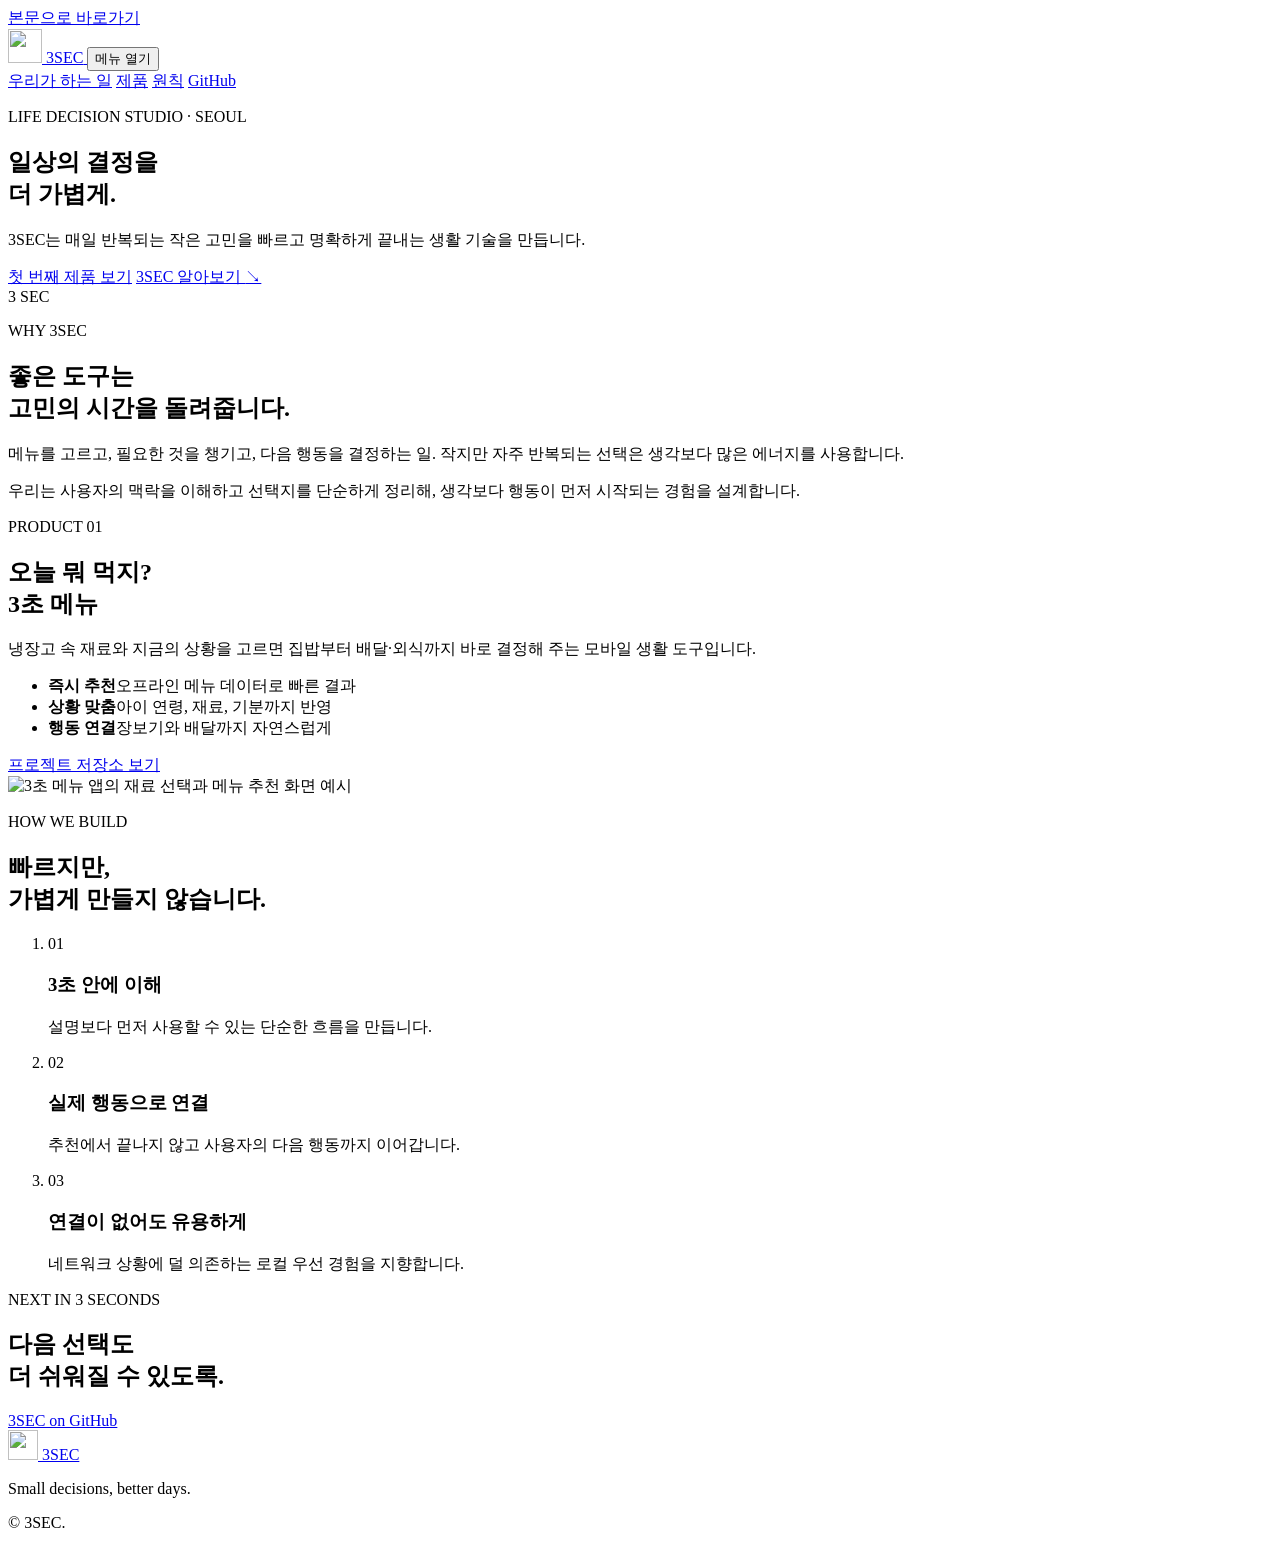
==== index.html @ aeb16a82 "Add 3SEC website entry files" ====
<!doctype html>
<html lang="ko">
  <head>
    <meta charset="UTF-8" />
    <meta name="viewport" content="width=device-width, initial-scale=1.0" />
    <meta
      name="description"
      content="3SEC는 반복되는 일상의 결정을 빠르고 가볍게 만드는 생활 기술 스튜디오입니다. 첫 번째 제품, 3초 메뉴를 만나보세요."
    />
    <meta name="theme-color" content="#1769ff" />
    <meta property="og:type" content="website" />
    <meta property="og:title" content="3SEC — 일상의 결정을 더 가볍게" />
    <meta
      property="og:description"
      content="복잡한 선택을 3초 안에 끝내는 생활 기술을 만듭니다."
    />
    <title>3SEC — 일상의 결정을 더 가볍게</title>
    <script>document.documentElement.classList.add('js');</script>
    <link rel="icon" href="assets/images/brand-mark.svg" type="image/svg+xml" />
    <link rel="manifest" href="site.webmanifest" />
    <link rel="preconnect" href="https://fonts.googleapis.com" />
    <link rel="preconnect" href="https://fonts.gstatic.com" crossorigin />
    <link
      href="https://fonts.googleapis.com/css2?family=DM+Sans:wght@500;600;700&family=Noto+Sans+KR:wght@400;500;600;700;800;900&display=swap"
      rel="stylesheet"
    />
    <link rel="stylesheet" href="assets/css/site.css" />
    <script src="assets/js/site.js" defer></script>
  </head>
  <body>
    <a class="skip-link" href="#main">본문으로 바로가기</a>

    <header class="site-header" data-header>
      <div class="shell nav-wrap">
        <a class="brand" href="#top" aria-label="3SEC 홈">
          <img src="assets/images/brand-mark.svg" alt="" width="34" height="34" />
          <span>3SEC</span>
        </a>

        <button class="menu-button" type="button" aria-expanded="false" aria-controls="site-nav">
          <span class="sr-only">메뉴 열기</span>
          <span></span><span></span>
        </button>

        <nav id="site-nav" class="site-nav" aria-label="주요 메뉴">
          <a href="#about">우리가 하는 일</a>
          <a href="#product">제품</a>
          <a href="#principles">원칙</a>
          <a class="nav-cta" href="https://github.com/woofam">GitHub</a>
        </nav>
      </div>
    </header>

    <main id="main">
      <section id="top" class="hero shell">
        <div class="hero-copy" data-reveal>
          <p class="eyebrow">LIFE DECISION STUDIO · SEOUL</p>
          <h1>일상의 결정을<br /><span>더 가볍게.</span></h1>
          <p class="hero-description">
            3SEC는 매일 반복되는 작은 고민을 빠르고 명확하게 끝내는 생활 기술을 만듭니다.
          </p>
          <div class="hero-actions">
            <a class="button button-primary" href="#product">첫 번째 제품 보기</a>
            <a class="text-link" href="#about">3SEC 알아보기 <span aria-hidden="true">↘</span></a>
          </div>
        </div>

        <div class="hero-art" aria-hidden="true" data-reveal>
          <div class="orbit orbit-one"></div>
          <div class="orbit orbit-two"></div>
          <span class="hero-number">3</span>
          <span class="hero-unit">SEC</span>
        </div>
      </section>

      <section id="about" class="section about-section">
        <div class="shell split-layout">
          <div data-reveal>
            <p class="section-label">WHY 3SEC</p>
            <h2>좋은 도구는<br />고민의 시간을 돌려줍니다.</h2>
          </div>
          <div class="statement" data-reveal>
            <p>
              메뉴를 고르고, 필요한 것을 챙기고, 다음 행동을 결정하는 일. 작지만 자주 반복되는 선택은 생각보다 많은 에너지를 사용합니다.
            </p>
            <p>
              우리는 사용자의 맥락을 이해하고 선택지를 단순하게 정리해, 생각보다 행동이 먼저 시작되는 경험을 설계합니다.
            </p>
          </div>
        </div>
      </section>

      <section id="product" class="section product-section">
        <div class="shell product-grid">
          <div class="product-copy" data-reveal>
            <p class="section-label">PRODUCT 01</p>
            <h2>오늘 뭐 먹지?<br /><span>3초 메뉴</span></h2>
            <p>
              냉장고 속 재료와 지금의 상황을 고르면 집밥부터 배달·외식까지 바로 결정해 주는 모바일 생활 도구입니다.
            </p>
            <ul class="feature-list">
              <li><strong>즉시 추천</strong><span>오프라인 메뉴 데이터로 빠른 결과</span></li>
              <li><strong>상황 맞춤</strong><span>아이 연령, 재료, 기분까지 반영</span></li>
              <li><strong>행동 연결</strong><span>장보기와 배달까지 자연스럽게</span></li>
            </ul>
            <a class="button button-dark" href="https://github.com/e3o-labs/3sec">프로젝트 저장소 보기</a>
          </div>

          <div class="product-visual" data-reveal>
            <img
              src="assets/images/product-preview.svg"
              alt="3초 메뉴 앱의 재료 선택과 메뉴 추천 화면 예시"
              width="720"
              height="760"
            />
          </div>
        </div>
      </section>

      <section id="principles" class="section principles-section">
        <div class="shell">
          <div class="principles-heading" data-reveal>
            <p class="section-label">HOW WE BUILD</p>
            <h2>빠르지만,<br />가볍게 만들지 않습니다.</h2>
          </div>

          <ol class="principle-list">
            <li data-reveal>
              <span class="principle-number">01</span>
              <div><h3>3초 안에 이해</h3><p>설명보다 먼저 사용할 수 있는 단순한 흐름을 만듭니다.</p></div>
            </li>
            <li data-reveal>
              <span class="principle-number">02</span>
              <div><h3>실제 행동으로 연결</h3><p>추천에서 끝나지 않고 사용자의 다음 행동까지 이어갑니다.</p></div>
            </li>
            <li data-reveal>
              <span class="principle-number">03</span>
              <div><h3>연결이 없어도 유용하게</h3><p>네트워크 상황에 덜 의존하는 로컬 우선 경험을 지향합니다.</p></div>
            </li>
          </ol>
        </div>
      </section>

      <section class="section closing-section">
        <div class="shell closing-inner" data-reveal>
          <p class="section-label">NEXT IN 3 SECONDS</p>
          <h2>다음 선택도<br />더 쉬워질 수 있도록.</h2>
          <a class="button button-light" href="https://github.com/woofam">3SEC on GitHub</a>
        </div>
      </section>
    </main>

    <footer class="site-footer">
      <div class="shell footer-inner">
        <a class="brand footer-brand" href="#top">
          <img src="assets/images/brand-mark.svg" alt="" width="30" height="30" />
          <span>3SEC</span>
        </a>
        <p>Small decisions, better days.</p>
        <p>© <span data-year></span> 3SEC.</p>
      </div>
    </footer>
  </body>
</html>
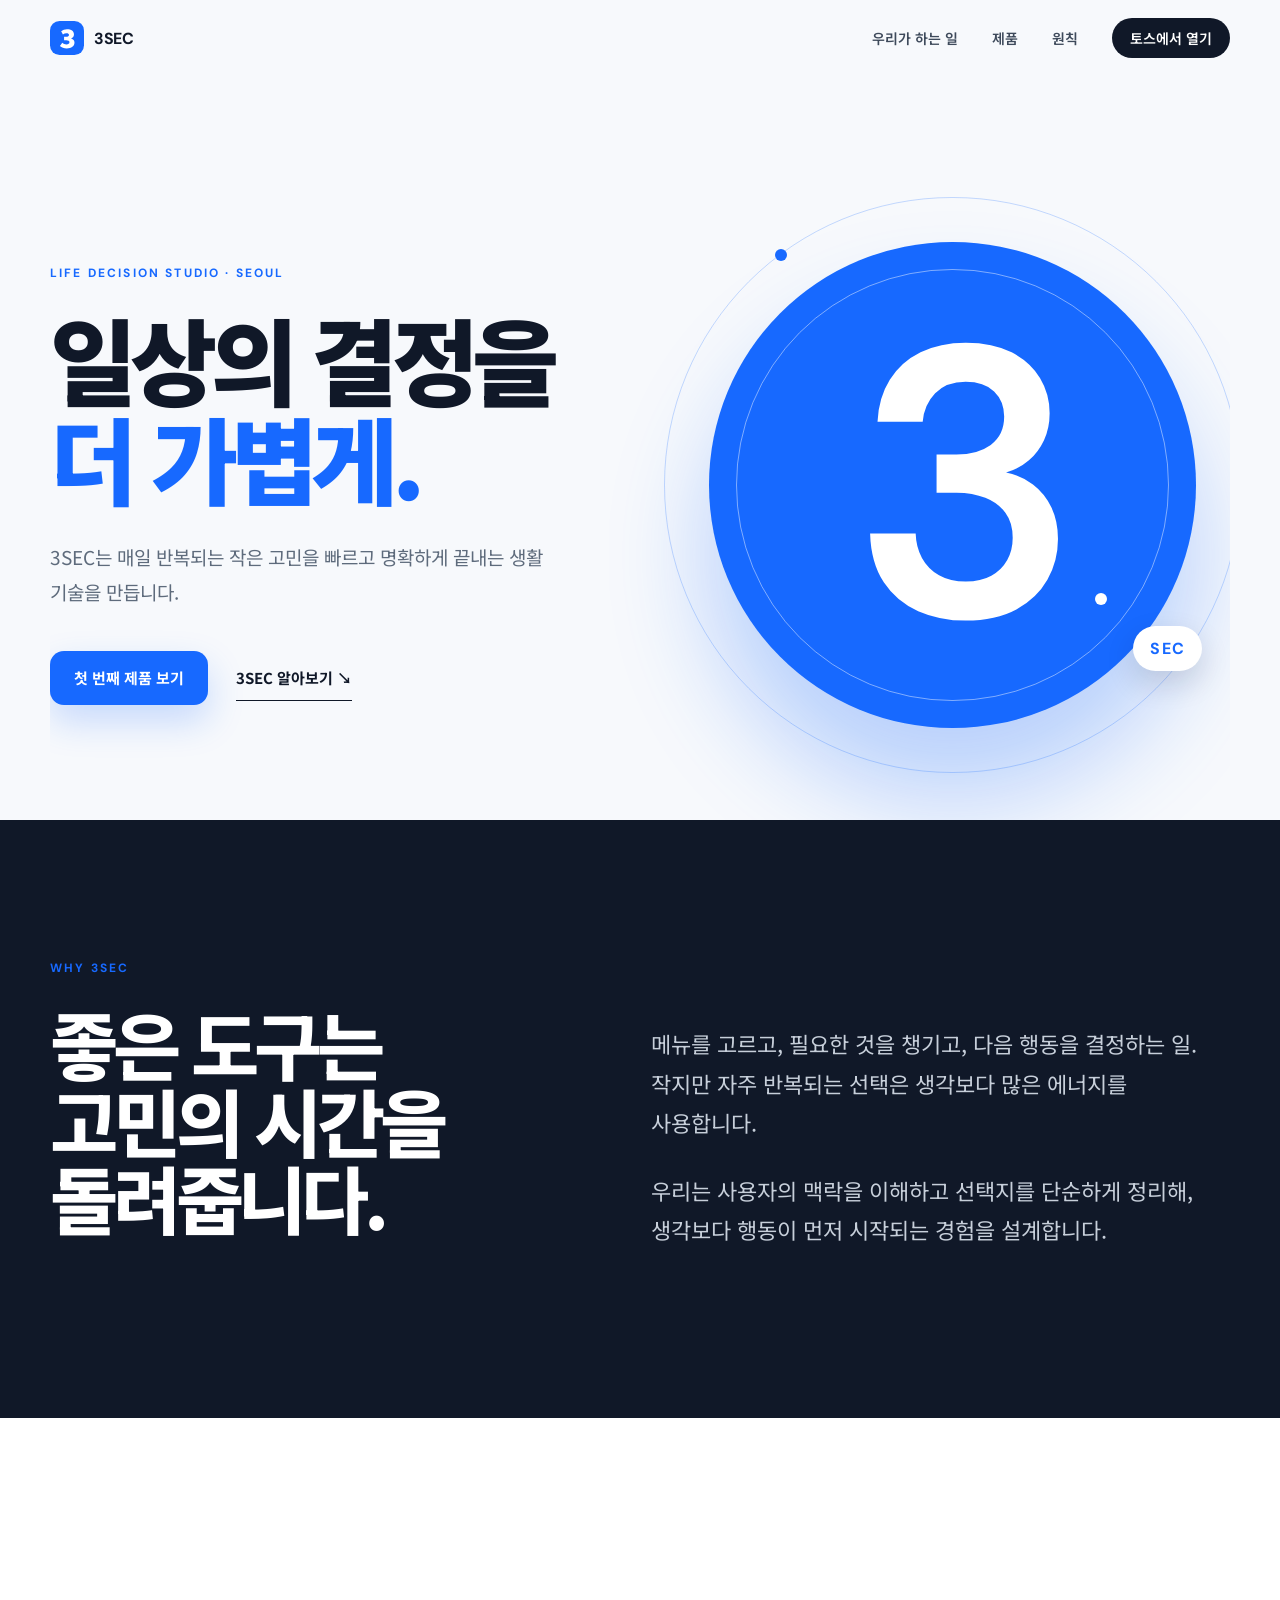
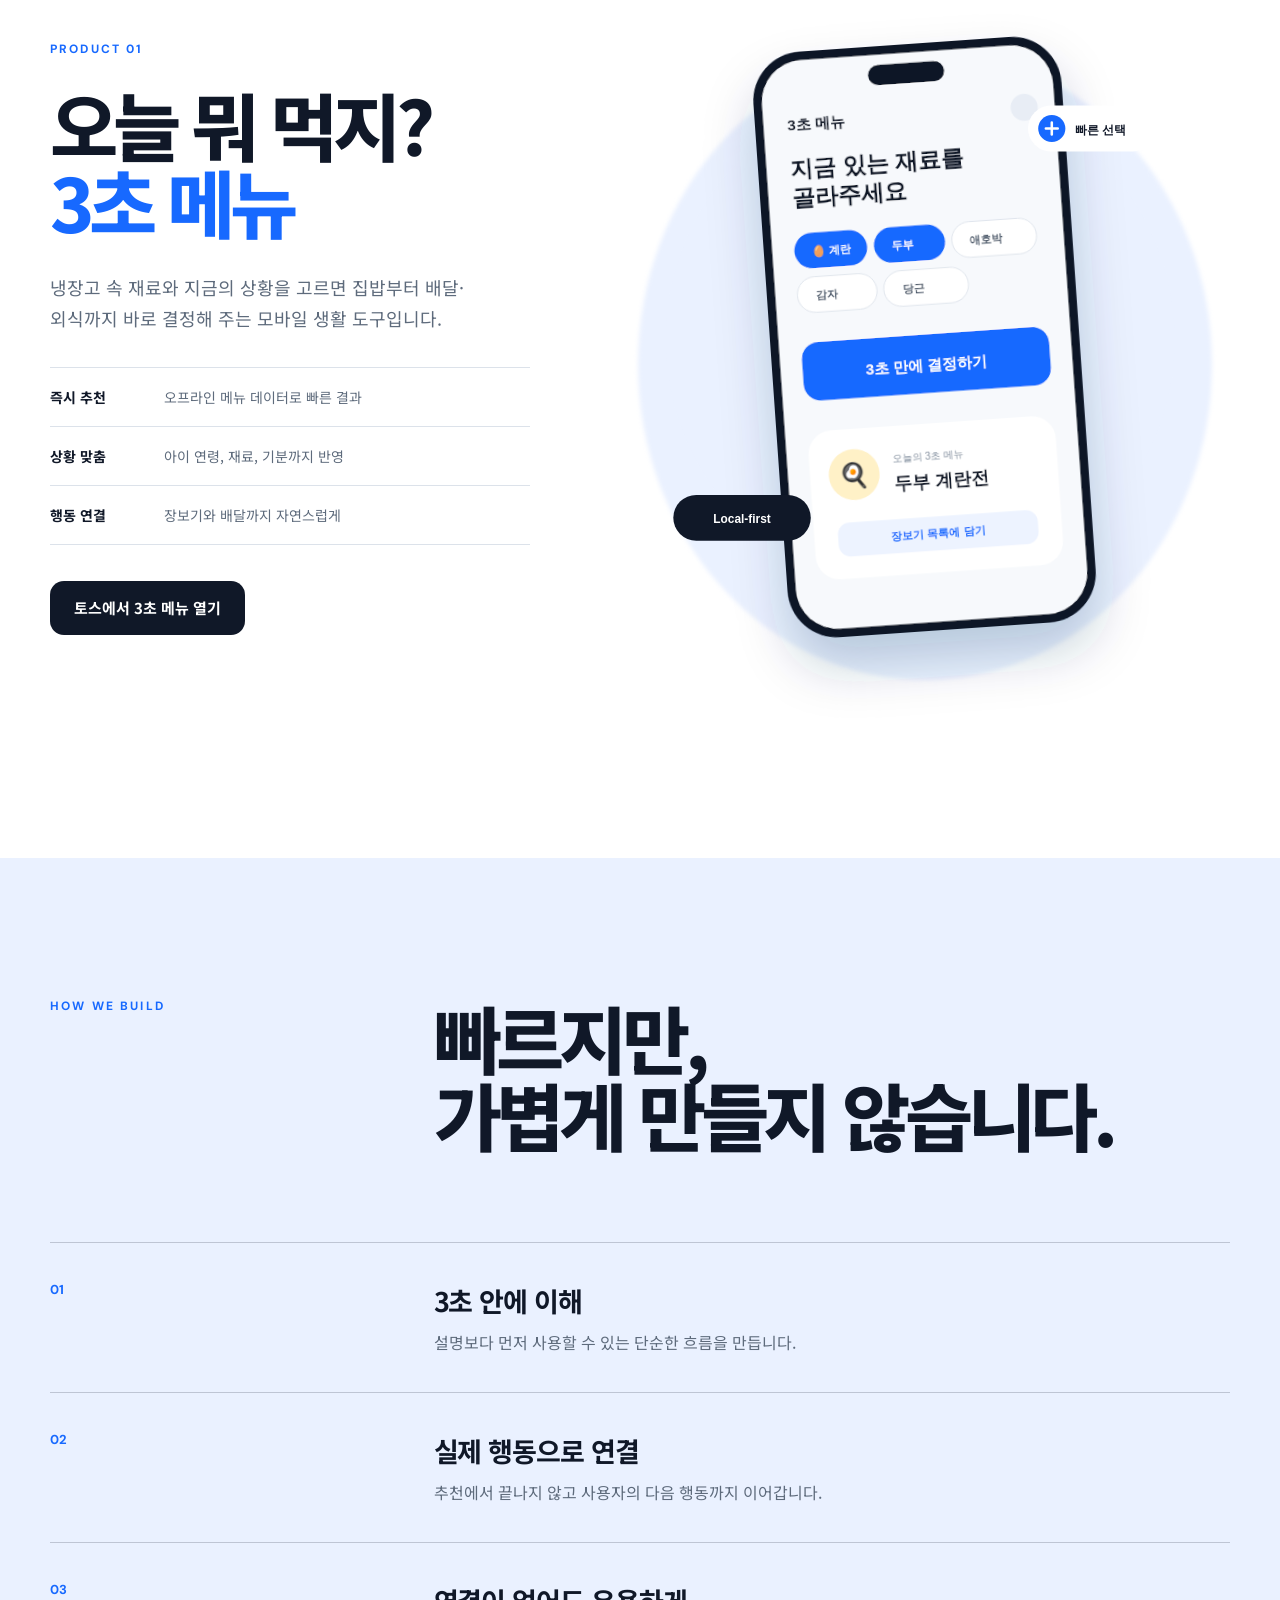
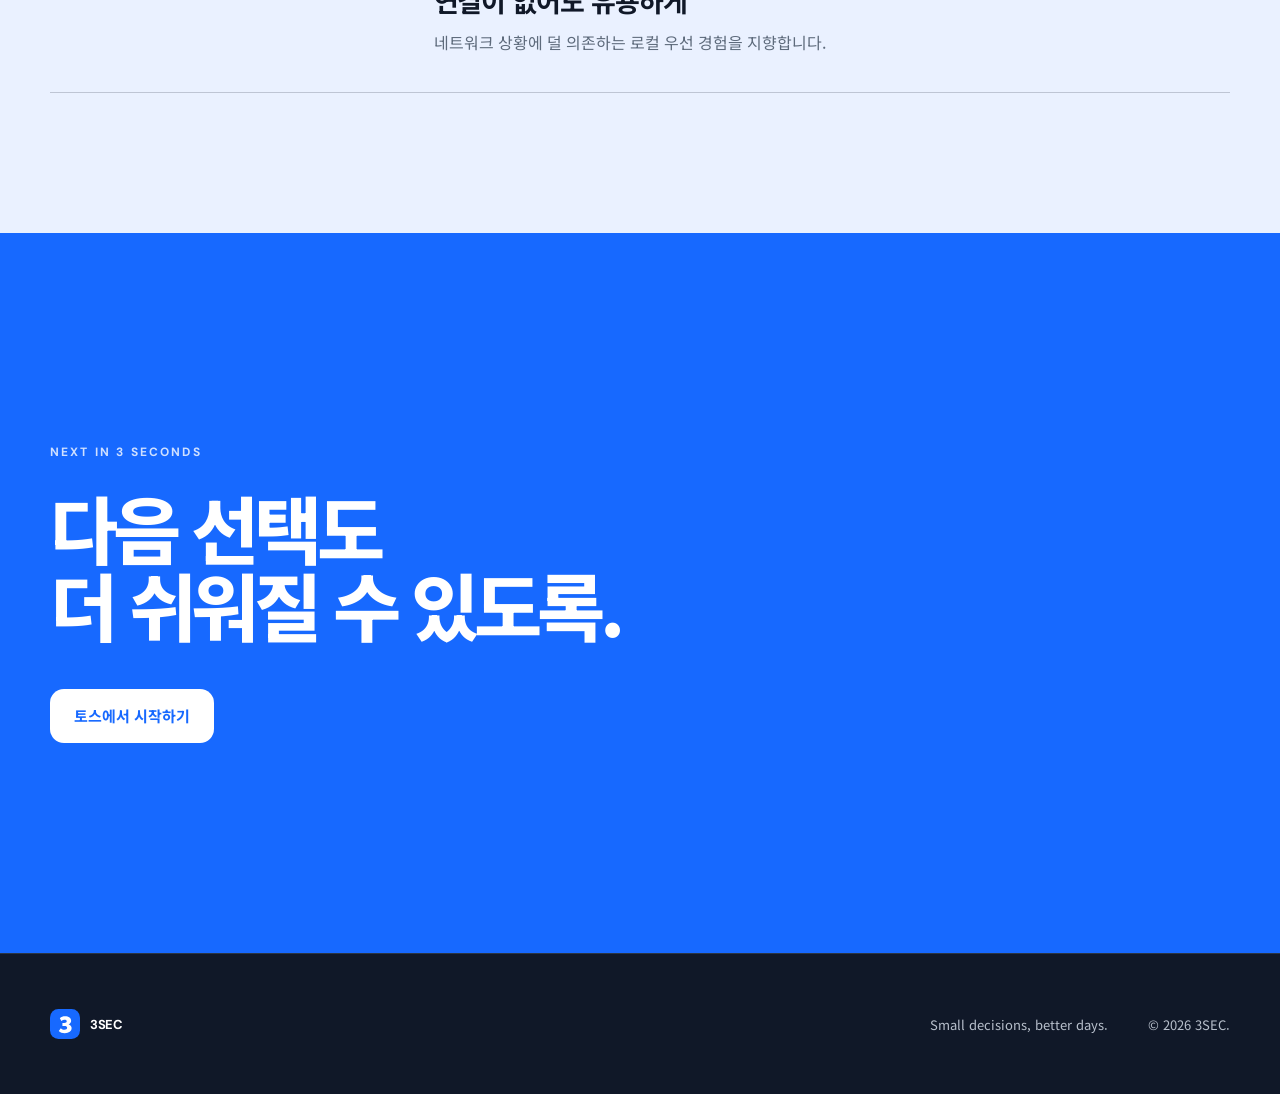
==== commit 627780c7: "Replace GitHub links with service links Use the Toss in-app service link on the company page and mak" ====
--- a/index.html
+++ b/index.html
@@ -46,7 +46,7 @@
           <a href="#about">우리가 하는 일</a>
           <a href="#product">제품</a>
           <a href="#principles">원칙</a>
-          <a class="nav-cta" href="https://github.com/woofam">GitHub</a>
+          <a class="nav-cta" href="intoss://3sec-menu" aria-label="토스 앱에서 3초 메뉴 열기">토스에서 열기</a>
         </nav>
       </div>
     </header>
@@ -103,7 +103,7 @@
               <li><strong>상황 맞춤</strong><span>아이 연령, 재료, 기분까지 반영</span></li>
               <li><strong>행동 연결</strong><span>장보기와 배달까지 자연스럽게</span></li>
             </ul>
-            <a class="button button-dark" href="https://github.com/e3o-labs/3sec">프로젝트 저장소 보기</a>
+            <a class="button button-dark" href="intoss://3sec-menu" aria-label="토스 앱에서 3초 메뉴 열기">토스에서 3초 메뉴 열기</a>
           </div>
 
           <div class="product-visual" data-reveal>
@@ -145,7 +145,7 @@
         <div class="shell closing-inner" data-reveal>
           <p class="section-label">NEXT IN 3 SECONDS</p>
           <h2>다음 선택도<br />더 쉬워질 수 있도록.</h2>
-          <a class="button button-light" href="https://github.com/woofam">3SEC on GitHub</a>
+          <a class="button button-light" href="intoss://3sec-menu" aria-label="토스 앱에서 3초 메뉴 열기">토스에서 시작하기</a>
         </div>
       </section>
     </main>
--- a/assets/css/site.css
+++ b/assets/css/site.css
@@ -0,0 +1,205 @@
+:root {
+  --blue: #1769ff;
+  --blue-dark: #0d4bca;
+  --ink: #101828;
+  --muted: #5e6b7c;
+  --paper: #f7f9fc;
+  --line: #dce2ea;
+  --white: #ffffff;
+  --display: "Noto Sans KR", sans-serif;
+  --latin: "DM Sans", "Noto Sans KR", sans-serif;
+}
+
+* { box-sizing: border-box; }
+html { scroll-behavior: smooth; }
+body {
+  margin: 0;
+  color: var(--ink);
+  background: var(--paper);
+  font-family: var(--display);
+  word-break: keep-all;
+  -webkit-font-smoothing: antialiased;
+}
+
+a { color: inherit; text-decoration: none; }
+img { display: block; max-width: 100%; }
+button { font: inherit; }
+.shell { width: min(1180px, calc(100% - 48px)); margin: 0 auto; }
+.section { padding: 140px 0; }
+.sr-only {
+  position: absolute;
+  width: 1px;
+  height: 1px;
+  padding: 0;
+  margin: -1px;
+  overflow: hidden;
+  clip: rect(0, 0, 0, 0);
+  white-space: nowrap;
+  border: 0;
+}
+.skip-link {
+  position: fixed;
+  top: 10px;
+  left: 10px;
+  z-index: 100;
+  transform: translateY(-150%);
+  padding: 10px 14px;
+  background: var(--ink);
+  color: var(--white);
+  border-radius: 8px;
+}
+.skip-link:focus { transform: translateY(0); }
+
+.site-header {
+  position: fixed;
+  inset: 0 0 auto;
+  z-index: 20;
+  border-bottom: 1px solid transparent;
+  transition: background 220ms ease, border-color 220ms ease;
+}
+.site-header.is-scrolled {
+  background: rgba(247, 249, 252, 0.9);
+  border-color: rgba(220, 226, 234, 0.85);
+  backdrop-filter: blur(16px);
+}
+.nav-wrap { height: 76px; display: flex; align-items: center; justify-content: space-between; }
+.brand { display: inline-flex; align-items: center; gap: 10px; font-family: var(--latin); font-weight: 700; letter-spacing: -0.03em; }
+.site-nav { display: flex; align-items: center; gap: 34px; color: #3e4a5b; font-size: 14px; font-weight: 600; }
+.site-nav a { transition: color 180ms ease; }
+.site-nav a:hover { color: var(--blue); }
+.site-nav .nav-cta { padding: 10px 18px; color: var(--white); background: var(--ink); border-radius: 999px; }
+.menu-button { display: none; width: 42px; height: 42px; border: 0; background: transparent; }
+.menu-button span:not(.sr-only) { display: block; width: 22px; height: 2px; margin: 6px auto; background: var(--ink); }
+
+.hero {
+  min-height: 820px;
+  padding-top: 150px;
+  display: grid;
+  grid-template-columns: 1.06fr 0.94fr;
+  align-items: center;
+  overflow: hidden;
+}
+.eyebrow, .section-label { margin: 0 0 28px; color: var(--blue); font-family: var(--latin); font-size: 12px; font-weight: 700; letter-spacing: 0.18em; }
+.hero h1, .section h2 { margin: 0; letter-spacing: -0.07em; line-height: 1.04; }
+.hero h1 { font-size: clamp(58px, 7.4vw, 108px); font-weight: 900; }
+.hero h1 span, .product-copy h2 span { color: var(--blue); }
+.hero-description { max-width: 520px; margin: 34px 0 0; color: var(--muted); font-size: 19px; line-height: 1.8; }
+.hero-actions { margin-top: 42px; display: flex; align-items: center; gap: 28px; }
+.button { display: inline-flex; min-height: 54px; padding: 0 24px; align-items: center; justify-content: center; border-radius: 14px; font-size: 15px; font-weight: 700; transition: transform 180ms ease, background 180ms ease; }
+.button:hover { transform: translateY(-2px); }
+.button-primary { color: var(--white); background: var(--blue); box-shadow: 0 16px 36px rgba(23, 105, 255, 0.22); }
+.button-primary:hover { background: var(--blue-dark); }
+.text-link { padding: 12px 0; font-size: 15px; font-weight: 700; border-bottom: 1px solid var(--ink); }
+.hero-art { position: relative; min-height: 620px; display: grid; place-items: center; isolation: isolate; }
+.hero-art::before {
+  content: "";
+  position: absolute;
+  width: min(38vw, 520px);
+  aspect-ratio: 1;
+  border-radius: 50%;
+  background: var(--blue);
+  box-shadow: 0 70px 100px rgba(23, 105, 255, 0.28);
+  z-index: -1;
+}
+.hero-number { color: var(--white); font-family: var(--latin); font-size: clamp(240px, 30vw, 430px); font-weight: 600; line-height: 1; letter-spacing: -0.12em; transform: translateX(-0.03em); }
+.hero-unit { position: absolute; right: 5%; bottom: 20%; padding: 12px 17px; color: var(--blue); background: var(--white); border-radius: 999px; font-family: var(--latin); font-weight: 700; letter-spacing: 0.08em; box-shadow: 0 12px 30px rgba(16, 24, 40, 0.14); }
+.orbit { position: absolute; border: 1px solid rgba(23, 105, 255, 0.24); border-radius: 50%; }
+.orbit-one { width: 104%; aspect-ratio: 1; animation: orbit 18s linear infinite; }
+.orbit-two { width: 78%; aspect-ratio: 1; border-color: rgba(255, 255, 255, 0.45); animation: orbit 12s linear infinite reverse; }
+.orbit::after { content: ""; position: absolute; top: 9%; left: 19%; width: 12px; height: 12px; border-radius: 50%; background: var(--blue); }
+.orbit-two::after { top: 75%; left: 83%; background: var(--white); }
+
+.about-section { color: var(--white); background: var(--ink); }
+.split-layout { display: grid; grid-template-columns: 0.9fr 1.1fr; gap: 10vw; align-items: start; }
+.section h2 { font-size: clamp(46px, 5.8vw, 82px); font-weight: 800; }
+.statement { padding-top: 64px; }
+.statement p { margin: 0 0 28px; color: #c7cfda; font-size: 22px; line-height: 1.8; }
+
+.product-section { background: var(--white); }
+.product-grid { display: grid; grid-template-columns: 0.88fr 1.12fr; gap: 7vw; align-items: center; }
+.product-copy > p:not(.section-label) { max-width: 500px; margin: 32px 0; color: var(--muted); font-size: 18px; line-height: 1.75; }
+.feature-list { padding: 0; margin: 0 0 36px; list-style: none; border-top: 1px solid var(--line); }
+.feature-list li { display: grid; grid-template-columns: 100px 1fr; gap: 14px; padding: 19px 0; border-bottom: 1px solid var(--line); }
+.feature-list strong { font-size: 14px; }
+.feature-list span { color: var(--muted); font-size: 14px; }
+.button-dark { color: var(--white); background: var(--ink); }
+.product-visual { position: relative; }
+.product-visual::before { content: ""; position: absolute; inset: 12% 3% 5%; background: #eaf1ff; border-radius: 50%; filter: blur(2px); }
+.product-visual img { position: relative; width: 100%; }
+
+.principles-section { background: #eaf1ff; }
+.principles-heading { display: grid; grid-template-columns: 0.65fr 1.35fr; margin-bottom: 90px; }
+.principles-heading h2 { max-width: 760px; }
+.principle-list { margin: 0; padding: 0; list-style: none; border-top: 1px solid rgba(16, 24, 40, 0.2); }
+.principle-list li { display: grid; grid-template-columns: 0.65fr 1.35fr; padding: 38px 0; border-bottom: 1px solid rgba(16, 24, 40, 0.2); }
+.principle-number { color: var(--blue); font-family: var(--latin); font-size: 13px; font-weight: 700; }
+.principle-list h3 { margin: 0 0 10px; font-size: 27px; letter-spacing: -0.04em; }
+.principle-list p { margin: 0; color: var(--muted); font-size: 16px; }
+
+.closing-section { color: var(--white); background: var(--blue); }
+.closing-inner { min-height: 440px; display: flex; flex-direction: column; align-items: flex-start; justify-content: center; }
+.closing-section .section-label { color: #cfe0ff; }
+.button-light { margin-top: 46px; color: var(--blue); background: var(--white); }
+
+.site-footer { color: #b8c0cc; background: var(--ink); border-top: 1px solid #2b3544; }
+.footer-inner { min-height: 140px; display: flex; align-items: center; gap: 40px; font-size: 13px; }
+.footer-brand { margin-right: auto; color: var(--white); }
+
+.js [data-reveal] { opacity: 0; transform: translateY(28px); transition: opacity 700ms ease, transform 700ms cubic-bezier(0.22, 1, 0.36, 1); }
+.js [data-reveal].is-visible { opacity: 1; transform: translateY(0); }
+@keyframes orbit { to { transform: rotate(360deg); } }
+
+@media (max-width: 900px) {
+  .shell { width: min(100% - 36px, 720px); }
+  .section { padding: 100px 0; }
+  .menu-button { display: block; }
+  .site-nav {
+    position: absolute;
+    top: 68px;
+    left: 18px;
+    right: 18px;
+    display: none;
+    padding: 20px;
+    flex-direction: column;
+    align-items: stretch;
+    gap: 8px;
+    color: var(--ink);
+    background: var(--white);
+    border-radius: 18px;
+    box-shadow: 0 20px 60px rgba(16, 24, 40, 0.16);
+  }
+  .site-nav.is-open { display: flex; }
+  .site-nav a { padding: 12px; }
+  .site-nav .nav-cta { text-align: center; }
+  .hero { min-height: auto; padding-top: 130px; padding-bottom: 80px; grid-template-columns: 1fr; }
+  .hero-art { min-height: 510px; }
+  .hero-art::before { width: min(76vw, 470px); }
+  .hero-number { font-size: min(72vw, 390px); }
+  .hero-unit { right: 14%; }
+  .split-layout, .product-grid { grid-template-columns: 1fr; gap: 64px; }
+  .statement { padding-top: 0; }
+  .product-visual { grid-row: 1; }
+  .principles-heading, .principle-list li { grid-template-columns: 1fr; gap: 20px; }
+  .principles-heading { margin-bottom: 60px; }
+}
+
+@media (max-width: 560px) {
+  .shell { width: calc(100% - 32px); }
+  .section { padding: 82px 0; }
+  .nav-wrap { height: 66px; }
+  .hero { padding-top: 112px; }
+  .hero-description { font-size: 17px; }
+  .hero-actions { align-items: flex-start; flex-direction: column; gap: 14px; }
+  .hero-art { min-height: 410px; }
+  .hero-unit { right: 8%; bottom: 16%; }
+  .statement p { font-size: 18px; }
+  .feature-list li { grid-template-columns: 88px 1fr; }
+  .footer-inner { padding: 40px 0; flex-direction: column; align-items: flex-start; gap: 12px; }
+  .footer-brand { margin-bottom: 14px; }
+}
+
+@media (prefers-reduced-motion: reduce) {
+  html { scroll-behavior: auto; }
+  *, *::before, *::after { animation-duration: 0.01ms !important; animation-iteration-count: 1 !important; transition-duration: 0.01ms !important; }
+  [data-reveal] { opacity: 1; transform: none; }
+}
